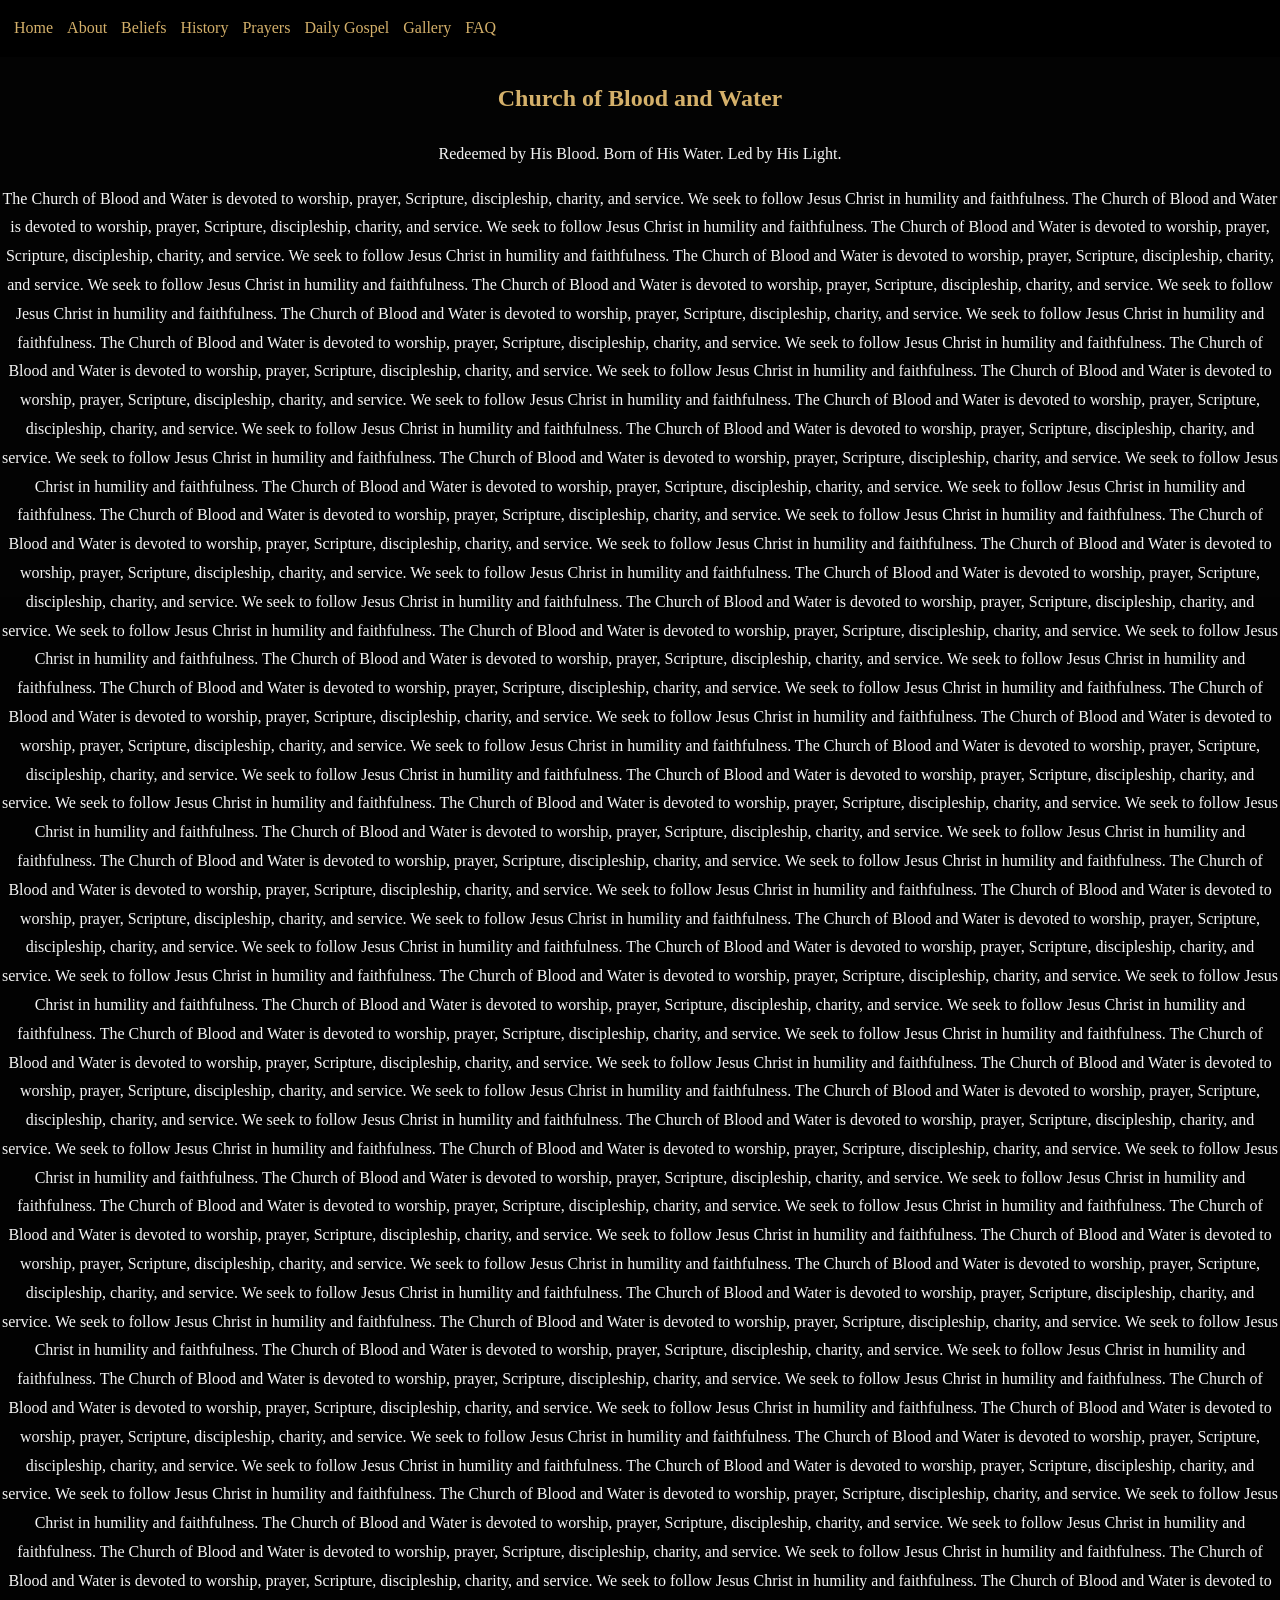
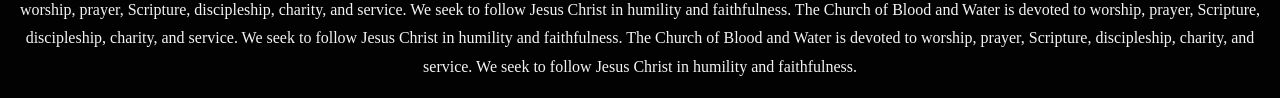
==== index.html @ 379d40b4 "Add files via upload" ====
<html><head><link rel='stylesheet' href='style.css'></head><body><nav><a href='index.html'>Home</a><a href='about.html'>About</a><a href='beliefs.html'>Beliefs</a><a href='history.html'>History</a><a href='prayers.html'>Prayers</a><a href='gospel.html'>Daily Gospel</a><a href='gallery.html'>Gallery</a><a href='faq.html'>FAQ</a></nav><section class='hero'><div><h1>Church of Blood and Water</h1><p>Redeemed by His Blood. Born of His Water. Led by His Light.</p><p>The Church of Blood and Water is devoted to worship, prayer, Scripture, discipleship, charity, and service. We seek to follow Jesus Christ in humility and faithfulness. The Church of Blood and Water is devoted to worship, prayer, Scripture, discipleship, charity, and service. We seek to follow Jesus Christ in humility and faithfulness. The Church of Blood and Water is devoted to worship, prayer, Scripture, discipleship, charity, and service. We seek to follow Jesus Christ in humility and faithfulness. The Church of Blood and Water is devoted to worship, prayer, Scripture, discipleship, charity, and service. We seek to follow Jesus Christ in humility and faithfulness. The Church of Blood and Water is devoted to worship, prayer, Scripture, discipleship, charity, and service. We seek to follow Jesus Christ in humility and faithfulness. The Church of Blood and Water is devoted to worship, prayer, Scripture, discipleship, charity, and service. We seek to follow Jesus Christ in humility and faithfulness. The Church of Blood and Water is devoted to worship, prayer, Scripture, discipleship, charity, and service. We seek to follow Jesus Christ in humility and faithfulness. The Church of Blood and Water is devoted to worship, prayer, Scripture, discipleship, charity, and service. We seek to follow Jesus Christ in humility and faithfulness. The Church of Blood and Water is devoted to worship, prayer, Scripture, discipleship, charity, and service. We seek to follow Jesus Christ in humility and faithfulness. The Church of Blood and Water is devoted to worship, prayer, Scripture, discipleship, charity, and service. We seek to follow Jesus Christ in humility and faithfulness. The Church of Blood and Water is devoted to worship, prayer, Scripture, discipleship, charity, and service. We seek to follow Jesus Christ in humility and faithfulness. The Church of Blood and Water is devoted to worship, prayer, Scripture, discipleship, charity, and service. We seek to follow Jesus Christ in humility and faithfulness. The Church of Blood and Water is devoted to worship, prayer, Scripture, discipleship, charity, and service. We seek to follow Jesus Christ in humility and faithfulness. The Church of Blood and Water is devoted to worship, prayer, Scripture, discipleship, charity, and service. We seek to follow Jesus Christ in humility and faithfulness. The Church of Blood and Water is devoted to worship, prayer, Scripture, discipleship, charity, and service. We seek to follow Jesus Christ in humility and faithfulness. The Church of Blood and Water is devoted to worship, prayer, Scripture, discipleship, charity, and service. We seek to follow Jesus Christ in humility and faithfulness. The Church of Blood and Water is devoted to worship, prayer, Scripture, discipleship, charity, and service. We seek to follow Jesus Christ in humility and faithfulness. The Church of Blood and Water is devoted to worship, prayer, Scripture, discipleship, charity, and service. We seek to follow Jesus Christ in humility and faithfulness. The Church of Blood and Water is devoted to worship, prayer, Scripture, discipleship, charity, and service. We seek to follow Jesus Christ in humility and faithfulness. The Church of Blood and Water is devoted to worship, prayer, Scripture, discipleship, charity, and service. We seek to follow Jesus Christ in humility and faithfulness. The Church of Blood and Water is devoted to worship, prayer, Scripture, discipleship, charity, and service. We seek to follow Jesus Christ in humility and faithfulness. The Church of Blood and Water is devoted to worship, prayer, Scripture, discipleship, charity, and service. We seek to follow Jesus Christ in humility and faithfulness. The Church of Blood and Water is devoted to worship, prayer, Scripture, discipleship, charity, and service. We seek to follow Jesus Christ in humility and faithfulness. The Church of Blood and Water is devoted to worship, prayer, Scripture, discipleship, charity, and service. We seek to follow Jesus Christ in humility and faithfulness. The Church of Blood and Water is devoted to worship, prayer, Scripture, discipleship, charity, and service. We seek to follow Jesus Christ in humility and faithfulness. The Church of Blood and Water is devoted to worship, prayer, Scripture, discipleship, charity, and service. We seek to follow Jesus Christ in humility and faithfulness. The Church of Blood and Water is devoted to worship, prayer, Scripture, discipleship, charity, and service. We seek to follow Jesus Christ in humility and faithfulness. The Church of Blood and Water is devoted to worship, prayer, Scripture, discipleship, charity, and service. We seek to follow Jesus Christ in humility and faithfulness. The Church of Blood and Water is devoted to worship, prayer, Scripture, discipleship, charity, and service. We seek to follow Jesus Christ in humility and faithfulness. The Church of Blood and Water is devoted to worship, prayer, Scripture, discipleship, charity, and service. We seek to follow Jesus Christ in humility and faithfulness. The Church of Blood and Water is devoted to worship, prayer, Scripture, discipleship, charity, and service. We seek to follow Jesus Christ in humility and faithfulness. The Church of Blood and Water is devoted to worship, prayer, Scripture, discipleship, charity, and service. We seek to follow Jesus Christ in humility and faithfulness. The Church of Blood and Water is devoted to worship, prayer, Scripture, discipleship, charity, and service. We seek to follow Jesus Christ in humility and faithfulness. The Church of Blood and Water is devoted to worship, prayer, Scripture, discipleship, charity, and service. We seek to follow Jesus Christ in humility and faithfulness. The Church of Blood and Water is devoted to worship, prayer, Scripture, discipleship, charity, and service. We seek to follow Jesus Christ in humility and faithfulness. The Church of Blood and Water is devoted to worship, prayer, Scripture, discipleship, charity, and service. We seek to follow Jesus Christ in humility and faithfulness. The Church of Blood and Water is devoted to worship, prayer, Scripture, discipleship, charity, and service. We seek to follow Jesus Christ in humility and faithfulness. The Church of Blood and Water is devoted to worship, prayer, Scripture, discipleship, charity, and service. We seek to follow Jesus Christ in humility and faithfulness. The Church of Blood and Water is devoted to worship, prayer, Scripture, discipleship, charity, and service. We seek to follow Jesus Christ in humility and faithfulness. The Church of Blood and Water is devoted to worship, prayer, Scripture, discipleship, charity, and service. We seek to follow Jesus Christ in humility and faithfulness. The Church of Blood and Water is devoted to worship, prayer, Scripture, discipleship, charity, and service. We seek to follow Jesus Christ in humility and faithfulness. The Church of Blood and Water is devoted to worship, prayer, Scripture, discipleship, charity, and service. We seek to follow Jesus Christ in humility and faithfulness. The Church of Blood and Water is devoted to worship, prayer, Scripture, discipleship, charity, and service. We seek to follow Jesus Christ in humility and faithfulness. The Church of Blood and Water is devoted to worship, prayer, Scripture, discipleship, charity, and service. We seek to follow Jesus Christ in humility and faithfulness. The Church of Blood and Water is devoted to worship, prayer, Scripture, discipleship, charity, and service. We seek to follow Jesus Christ in humility and faithfulness. The Church of Blood and Water is devoted to worship, prayer, Scripture, discipleship, charity, and service. We seek to follow Jesus Christ in humility and faithfulness. The Church of Blood and Water is devoted to worship, prayer, Scripture, discipleship, charity, and service. We seek to follow Jesus Christ in humility and faithfulness. The Church of Blood and Water is devoted to worship, prayer, Scripture, discipleship, charity, and service. We seek to follow Jesus Christ in humility and faithfulness. The Church of Blood and Water is devoted to worship, prayer, Scripture, discipleship, charity, and service. We seek to follow Jesus Christ in humility and faithfulness. The Church of Blood and Water is devoted to worship, prayer, Scripture, discipleship, charity, and service. We seek to follow Jesus Christ in humility and faithfulness. The Church of Blood and Water is devoted to worship, prayer, Scripture, discipleship, charity, and service. We seek to follow Jesus Christ in humility and faithfulness. The Church of Blood and Water is devoted to worship, prayer, Scripture, discipleship, charity, and service. We seek to follow Jesus Christ in humility and faithfulness. The Church of Blood and Water is devoted to worship, prayer, Scripture, discipleship, charity, and service. We seek to follow Jesus Christ in humility and faithfulness. The Church of Blood and Water is devoted to worship, prayer, Scripture, discipleship, charity, and service. We seek to follow Jesus Christ in humility and faithfulness. The Church of Blood and Water is devoted to worship, prayer, Scripture, discipleship, charity, and service. We seek to follow Jesus Christ in humility and faithfulness. The Church of Blood and Water is devoted to worship, prayer, Scripture, discipleship, charity, and service. We seek to follow Jesus Christ in humility and faithfulness. The Church of Blood and Water is devoted to worship, prayer, Scripture, discipleship, charity, and service. We seek to follow Jesus Christ in humility and faithfulness. The Church of Blood and Water is devoted to worship, prayer, Scripture, discipleship, charity, and service. We seek to follow Jesus Christ in humility and faithfulness. The Church of Blood and Water is devoted to worship, prayer, Scripture, discipleship, charity, and service. We seek to follow Jesus Christ in humility and faithfulness. The Church of Blood and Water is devoted to worship, prayer, Scripture, discipleship, charity, and service. We seek to follow Jesus Christ in humility and faithfulness. </p></div></section></body></html>
---- style.css ----
body{margin:0;background:#050505;color:#f4f4f4;font-family:Georgia,serif;line-height:1.8}
nav{background:#000;padding:14px;position:sticky;top:0}
nav a{color:#d4b06a;margin-right:14px;text-decoration:none}
.hero{min-height:100vh;display:flex;justify-content:center;align-items:center;text-align:center;
background:linear-gradient(rgba(0,0,0,.45),rgba(0,0,0,.6)),url('heavenly-clouds.jpg') center/cover}
.container{max-width:1200px;margin:auto;padding:60px 20px}
.card{background:#111;padding:20px;border-radius:10px;margin:16px 0}
h1,h2,h3{color:#d4b06a}
.gallery img{max-width:300px;margin:10px}
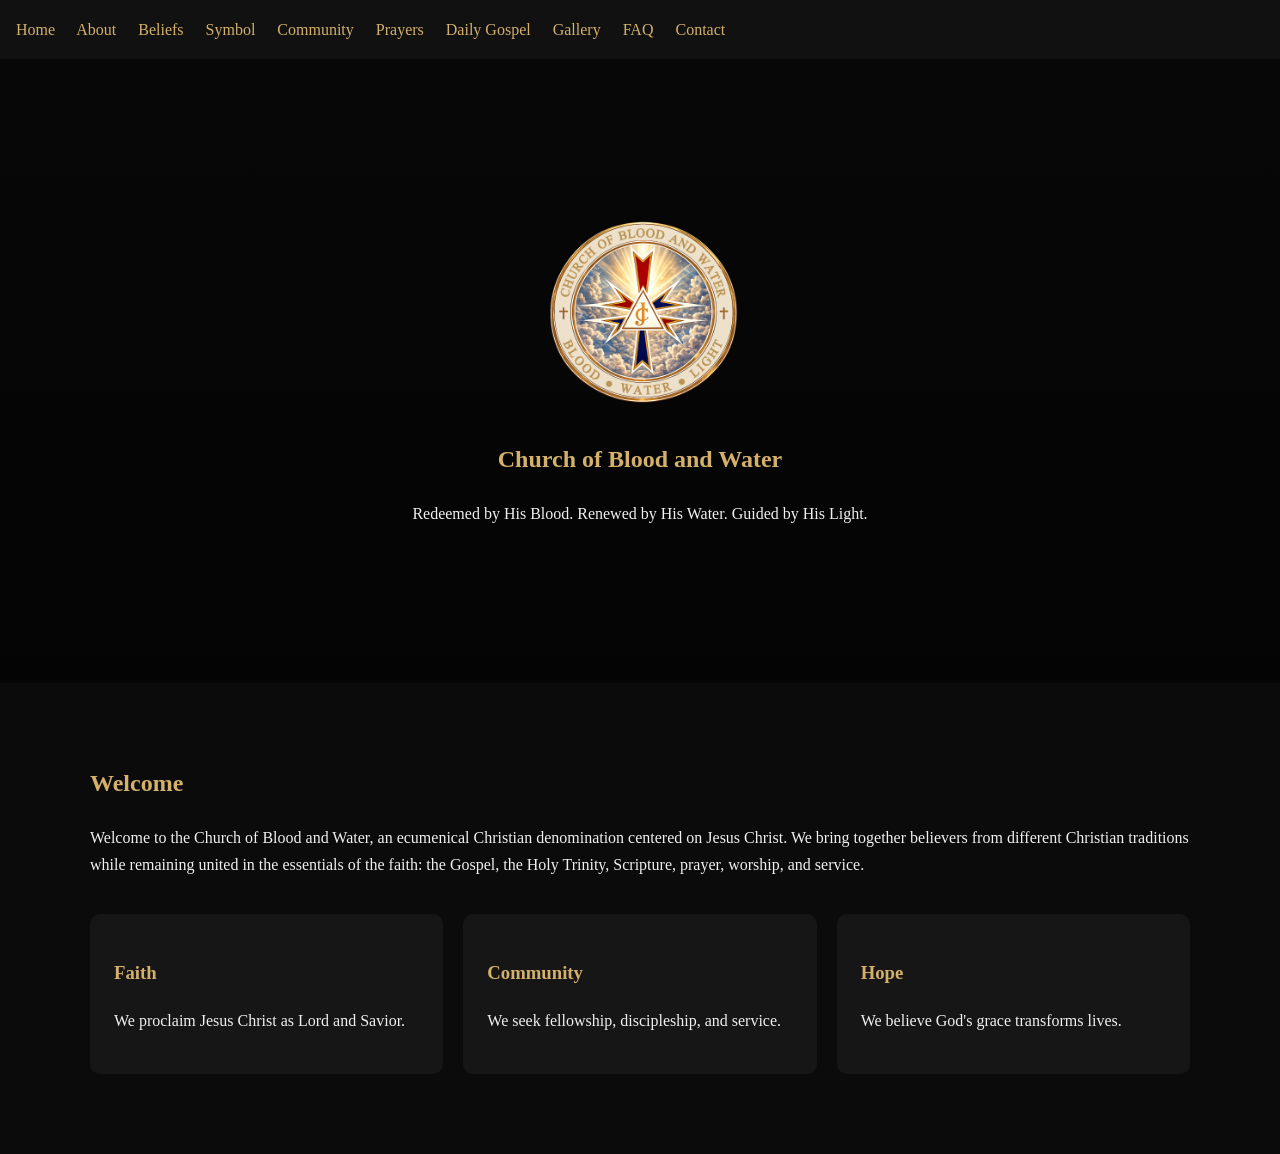
==== commit 0159f81d: "Add files via upload" ====
--- a/index.html
+++ b/index.html
@@ -1 +1,26 @@
-<html><head><link rel='stylesheet' href='style.css'></head><body><nav><a href='index.html'>Home</a><a href='about.html'>About</a><a href='beliefs.html'>Beliefs</a><a href='history.html'>History</a><a href='prayers.html'>Prayers</a><a href='gospel.html'>Daily Gospel</a><a href='gallery.html'>Gallery</a><a href='faq.html'>FAQ</a></nav><section class='hero'><div><h1>Church of Blood and Water</h1><p>Redeemed by His Blood. Born of His Water. Led by His Light.</p><p>The Church of Blood and Water is devoted to worship, prayer, Scripture, discipleship, charity, and service. We seek to follow Jesus Christ in humility and faithfulness. The Church of Blood and Water is devoted to worship, prayer, Scripture, discipleship, charity, and service. We seek to follow Jesus Christ in humility and faithfulness. The Church of Blood and Water is devoted to worship, prayer, Scripture, discipleship, charity, and service. We seek to follow Jesus Christ in humility and faithfulness. The Church of Blood and Water is devoted to worship, prayer, Scripture, discipleship, charity, and service. We seek to follow Jesus Christ in humility and faithfulness. The Church of Blood and Water is devoted to worship, prayer, Scripture, discipleship, charity, and service. We seek to follow Jesus Christ in humility and faithfulness. The Church of Blood and Water is devoted to worship, prayer, Scripture, discipleship, charity, and service. We seek to follow Jesus Christ in humility and faithfulness. The Church of Blood and Water is devoted to worship, prayer, Scripture, discipleship, charity, and service. We seek to follow Jesus Christ in humility and faithfulness. The Church of Blood and Water is devoted to worship, prayer, Scripture, discipleship, charity, and service. We seek to follow Jesus Christ in humility and faithfulness. The Church of Blood and Water is devoted to worship, prayer, Scripture, discipleship, charity, and service. We seek to follow Jesus Christ in humility and faithfulness. The Church of Blood and Water is devoted to worship, prayer, Scripture, discipleship, charity, and service. We seek to follow Jesus Christ in humility and faithfulness. The Church of Blood and Water is devoted to worship, prayer, Scripture, discipleship, charity, and service. We seek to follow Jesus Christ in humility and faithfulness. The Church of Blood and Water is devoted to worship, prayer, Scripture, discipleship, charity, and service. We seek to follow Jesus Christ in humility and faithfulness. The Church of Blood and Water is devoted to worship, prayer, Scripture, discipleship, charity, and service. We seek to follow Jesus Christ in humility and faithfulness. The Church of Blood and Water is devoted to worship, prayer, Scripture, discipleship, charity, and service. We seek to follow Jesus Christ in humility and faithfulness. The Church of Blood and Water is devoted to worship, prayer, Scripture, discipleship, charity, and service. We seek to follow Jesus Christ in humility and faithfulness. The Church of Blood and Water is devoted to worship, prayer, Scripture, discipleship, charity, and service. We seek to follow Jesus Christ in humility and faithfulness. The Church of Blood and Water is devoted to worship, prayer, Scripture, discipleship, charity, and service. We seek to follow Jesus Christ in humility and faithfulness. The Church of Blood and Water is devoted to worship, prayer, Scripture, discipleship, charity, and service. We seek to follow Jesus Christ in humility and faithfulness. The Church of Blood and Water is devoted to worship, prayer, Scripture, discipleship, charity, and service. We seek to follow Jesus Christ in humility and faithfulness. The Church of Blood and Water is devoted to worship, prayer, Scripture, discipleship, charity, and service. We seek to follow Jesus Christ in humility and faithfulness. The Church of Blood and Water is devoted to worship, prayer, Scripture, discipleship, charity, and service. We seek to follow Jesus Christ in humility and faithfulness. The Church of Blood and Water is devoted to worship, prayer, Scripture, discipleship, charity, and service. We seek to follow Jesus Christ in humility and faithfulness. The Church of Blood and Water is devoted to worship, prayer, Scripture, discipleship, charity, and service. We seek to follow Jesus Christ in humility and faithfulness. The Church of Blood and Water is devoted to worship, prayer, Scripture, discipleship, charity, and service. We seek to follow Jesus Christ in humility and faithfulness. The Church of Blood and Water is devoted to worship, prayer, Scripture, discipleship, charity, and service. We seek to follow Jesus Christ in humility and faithfulness. The Church of Blood and Water is devoted to worship, prayer, Scripture, discipleship, charity, and service. We seek to follow Jesus Christ in humility and faithfulness. The Church of Blood and Water is devoted to worship, prayer, Scripture, discipleship, charity, and service. We seek to follow Jesus Christ in humility and faithfulness. The Church of Blood and Water is devoted to worship, prayer, Scripture, discipleship, charity, and service. We seek to follow Jesus Christ in humility and faithfulness. The Church of Blood and Water is devoted to worship, prayer, Scripture, discipleship, charity, and service. We seek to follow Jesus Christ in humility and faithfulness. The Church of Blood and Water is devoted to worship, prayer, Scripture, discipleship, charity, and service. We seek to follow Jesus Christ in humility and faithfulness. The Church of Blood and Water is devoted to worship, prayer, Scripture, discipleship, charity, and service. We seek to follow Jesus Christ in humility and faithfulness. The Church of Blood and Water is devoted to worship, prayer, Scripture, discipleship, charity, and service. We seek to follow Jesus Christ in humility and faithfulness. The Church of Blood and Water is devoted to worship, prayer, Scripture, discipleship, charity, and service. We seek to follow Jesus Christ in humility and faithfulness. The Church of Blood and Water is devoted to worship, prayer, Scripture, discipleship, charity, and service. We seek to follow Jesus Christ in humility and faithfulness. The Church of Blood and Water is devoted to worship, prayer, Scripture, discipleship, charity, and service. We seek to follow Jesus Christ in humility and faithfulness. The Church of Blood and Water is devoted to worship, prayer, Scripture, discipleship, charity, and service. We seek to follow Jesus Christ in humility and faithfulness. The Church of Blood and Water is devoted to worship, prayer, Scripture, discipleship, charity, and service. We seek to follow Jesus Christ in humility and faithfulness. The Church of Blood and Water is devoted to worship, prayer, Scripture, discipleship, charity, and service. We seek to follow Jesus Christ in humility and faithfulness. The Church of Blood and Water is devoted to worship, prayer, Scripture, discipleship, charity, and service. We seek to follow Jesus Christ in humility and faithfulness. The Church of Blood and Water is devoted to worship, prayer, Scripture, discipleship, charity, and service. We seek to follow Jesus Christ in humility and faithfulness. The Church of Blood and Water is devoted to worship, prayer, Scripture, discipleship, charity, and service. We seek to follow Jesus Christ in humility and faithfulness. The Church of Blood and Water is devoted to worship, prayer, Scripture, discipleship, charity, and service. We seek to follow Jesus Christ in humility and faithfulness. The Church of Blood and Water is devoted to worship, prayer, Scripture, discipleship, charity, and service. We seek to follow Jesus Christ in humility and faithfulness. The Church of Blood and Water is devoted to worship, prayer, Scripture, discipleship, charity, and service. We seek to follow Jesus Christ in humility and faithfulness. The Church of Blood and Water is devoted to worship, prayer, Scripture, discipleship, charity, and service. We seek to follow Jesus Christ in humility and faithfulness. The Church of Blood and Water is devoted to worship, prayer, Scripture, discipleship, charity, and service. We seek to follow Jesus Christ in humility and faithfulness. The Church of Blood and Water is devoted to worship, prayer, Scripture, discipleship, charity, and service. We seek to follow Jesus Christ in humility and faithfulness. The Church of Blood and Water is devoted to worship, prayer, Scripture, discipleship, charity, and service. We seek to follow Jesus Christ in humility and faithfulness. The Church of Blood and Water is devoted to worship, prayer, Scripture, discipleship, charity, and service. We seek to follow Jesus Christ in humility and faithfulness. The Church of Blood and Water is devoted to worship, prayer, Scripture, discipleship, charity, and service. We seek to follow Jesus Christ in humility and faithfulness. The Church of Blood and Water is devoted to worship, prayer, Scripture, discipleship, charity, and service. We seek to follow Jesus Christ in humility and faithfulness. The Church of Blood and Water is devoted to worship, prayer, Scripture, discipleship, charity, and service. We seek to follow Jesus Christ in humility and faithfulness. The Church of Blood and Water is devoted to worship, prayer, Scripture, discipleship, charity, and service. We seek to follow Jesus Christ in humility and faithfulness. The Church of Blood and Water is devoted to worship, prayer, Scripture, discipleship, charity, and service. We seek to follow Jesus Christ in humility and faithfulness. The Church of Blood and Water is devoted to worship, prayer, Scripture, discipleship, charity, and service. We seek to follow Jesus Christ in humility and faithfulness. The Church of Blood and Water is devoted to worship, prayer, Scripture, discipleship, charity, and service. We seek to follow Jesus Christ in humility and faithfulness. The Church of Blood and Water is devoted to worship, prayer, Scripture, discipleship, charity, and service. We seek to follow Jesus Christ in humility and faithfulness. The Church of Blood and Water is devoted to worship, prayer, Scripture, discipleship, charity, and service. We seek to follow Jesus Christ in humility and faithfulness. The Church of Blood and Water is devoted to worship, prayer, Scripture, discipleship, charity, and service. We seek to follow Jesus Christ in humility and faithfulness. The Church of Blood and Water is devoted to worship, prayer, Scripture, discipleship, charity, and service. We seek to follow Jesus Christ in humility and faithfulness. </p></div></section></body></html>+<html><head><title>CBW</title><link rel="stylesheet" href="style.css"></head><body><nav>
+<a href="index.html">Home</a>
+<a href="about.html">About</a>
+<a href="beliefs.html">Beliefs</a>
+<a href="symbol.html">Symbol</a>
+<a href="community.html">Community</a>
+<a href="prayers.html">Prayers</a>
+<a href="gospel.html">Daily Gospel</a>
+<a href="gallery.html">Gallery</a>
+<a href="faq.html">FAQ</a>
+<a href="contact.html">Contact</a>
+</nav>
+<section class="hero">
+<img src="logo.png" width="220">
+<h1>Church of Blood and Water</h1>
+<p>Redeemed by His Blood. Renewed by His Water. Guided by His Light.</p>
+</section>
+<div class="container">
+<h2>Welcome</h2>
+<p>Welcome to the Church of Blood and Water, an ecumenical Christian denomination centered on Jesus Christ. We bring together believers from different Christian traditions while remaining united in the essentials of the faith: the Gospel, the Holy Trinity, Scripture, prayer, worship, and service.</p>
+<div class="grid">
+<div class="card"><h3>Faith</h3><p>We proclaim Jesus Christ as Lord and Savior.</p></div>
+<div class="card"><h3>Community</h3><p>We seek fellowship, discipleship, and service.</p></div>
+<div class="card"><h3>Hope</h3><p>We believe God's grace transforms lives.</p></div>
+</div>
+</div></body></html>
--- a/style.css
+++ b/style.css
@@ -1,10 +1,10 @@
 
-body{margin:0;background:#050505;color:#f4f4f4;font-family:Georgia,serif;line-height:1.8}
-nav{background:#000;padding:14px;position:sticky;top:0}
-nav a{color:#d4b06a;margin-right:14px;text-decoration:none}
-.hero{min-height:100vh;display:flex;justify-content:center;align-items:center;text-align:center;
-background:linear-gradient(rgba(0,0,0,.45),rgba(0,0,0,.6)),url('heavenly-clouds.jpg') center/cover}
-.container{max-width:1200px;margin:auto;padding:60px 20px}
-.card{background:#111;padding:20px;border-radius:10px;margin:16px 0}
+body{margin:0;font-family:Georgia,serif;background:#0b0b0b;color:#f0f0f0;line-height:1.7}
+nav{background:#111;padding:16px;position:sticky;top:0}
+nav a{color:#d4b06a;text-decoration:none;margin-right:18px}
+.hero{padding:140px 20px;text-align:center;background:linear-gradient(rgba(0,0,0,.4),rgba(0,0,0,.6)),url('heavenly-clouds.jpg') center/cover}
+.container{max-width:1100px;margin:auto;padding:60px 20px}
+.card{background:#161616;padding:24px;border-radius:10px;margin:20px 0}
+.grid{display:grid;grid-template-columns:repeat(auto-fit,minmax(280px,1fr));gap:20px}
 h1,h2,h3{color:#d4b06a}
-.gallery img{max-width:300px;margin:10px}
+footer{text-align:center;padding:40px;border-top:1px solid #333}
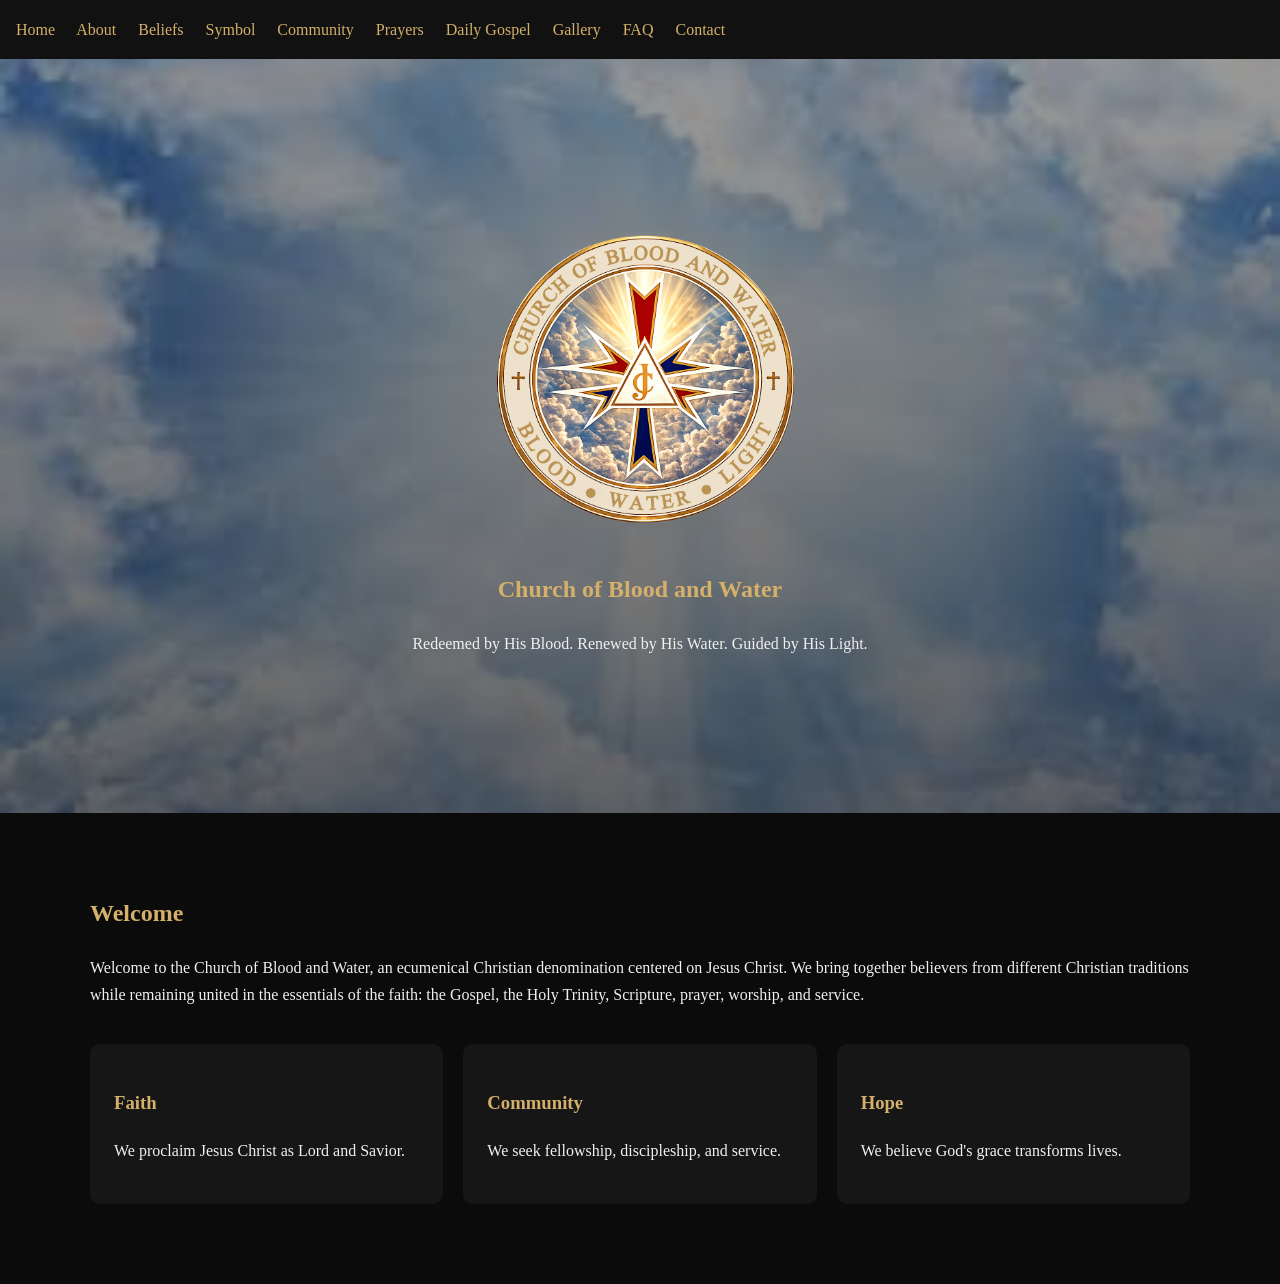
==== commit 08cd20c6: "Update index.html" ====
--- a/index.html
+++ b/index.html
@@ -11,7 +11,7 @@
 <a href="contact.html">Contact</a>
 </nav>
 <section class="hero">
-<img src="logo.png" width="220">
+<img src="logo.png" width="350">
 <h1>Church of Blood and Water</h1>
 <p>Redeemed by His Blood. Renewed by His Water. Guided by His Light.</p>
 </section>
@@ -23,4 +23,4 @@
 <div class="card"><h3>Community</h3><p>We seek fellowship, discipleship, and service.</p></div>
 <div class="card"><h3>Hope</h3><p>We believe God's grace transforms lives.</p></div>
 </div>
-</div></body></html>+</div></body></html>
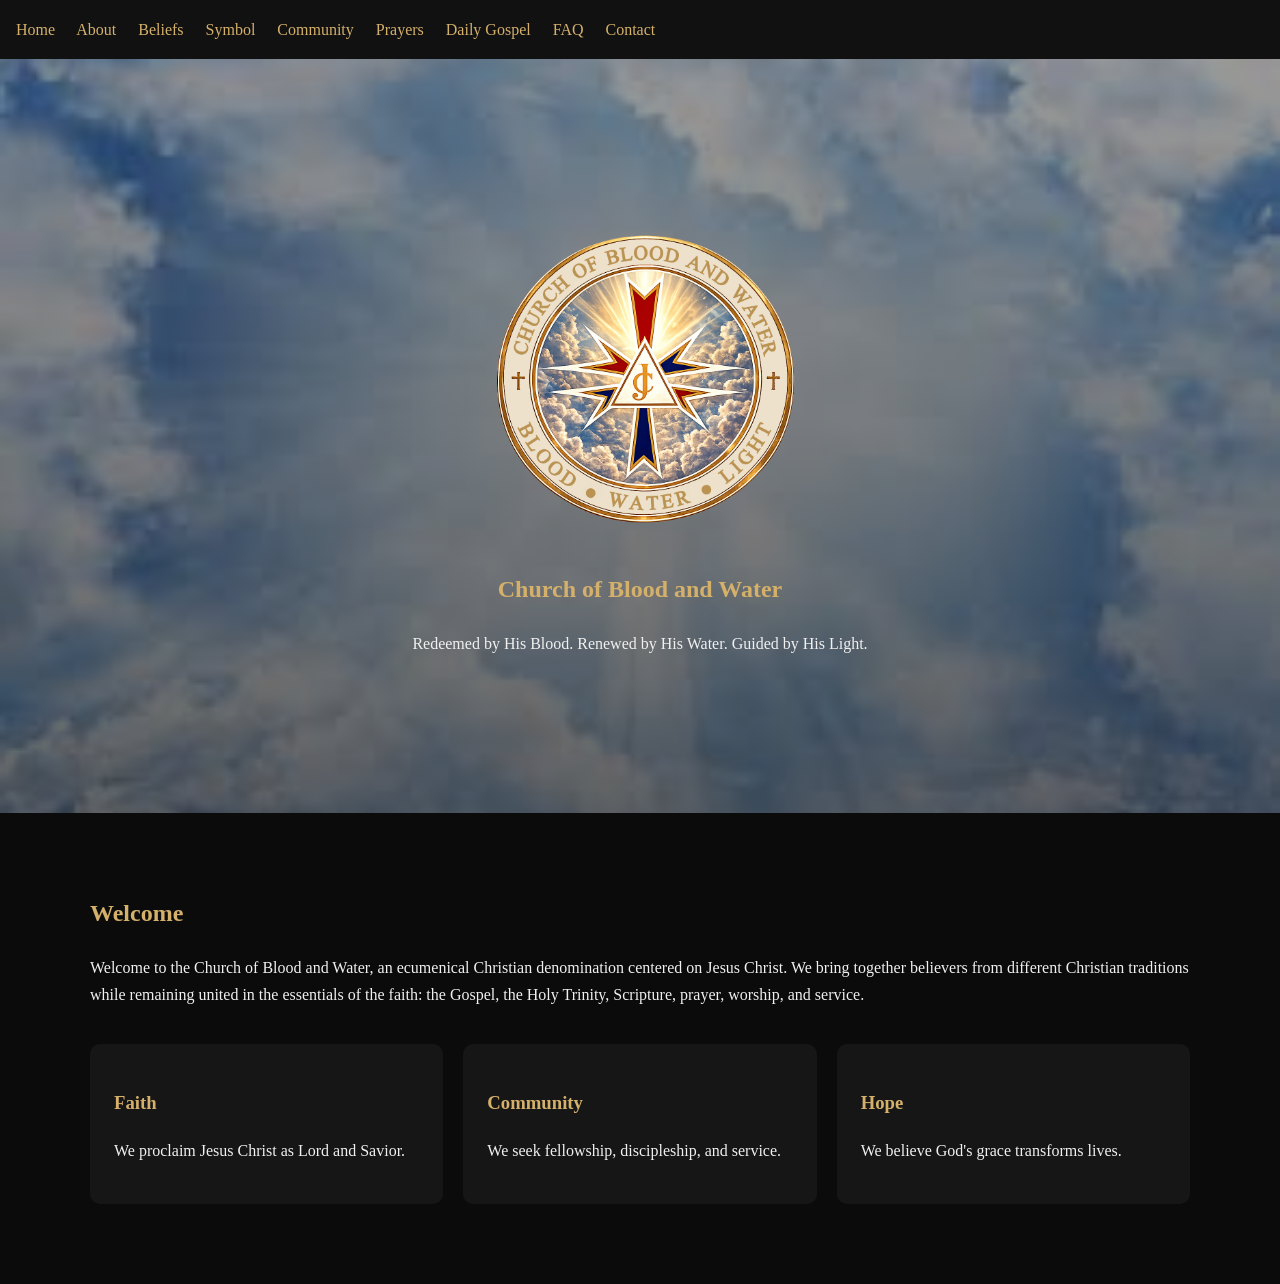
==== commit 573431a1: "Update index.html" ====
--- a/index.html
+++ b/index.html
@@ -6,7 +6,6 @@
 <a href="community.html">Community</a>
 <a href="prayers.html">Prayers</a>
 <a href="gospel.html">Daily Gospel</a>
-<a href="gallery.html">Gallery</a>
 <a href="faq.html">FAQ</a>
 <a href="contact.html">Contact</a>
 </nav>
